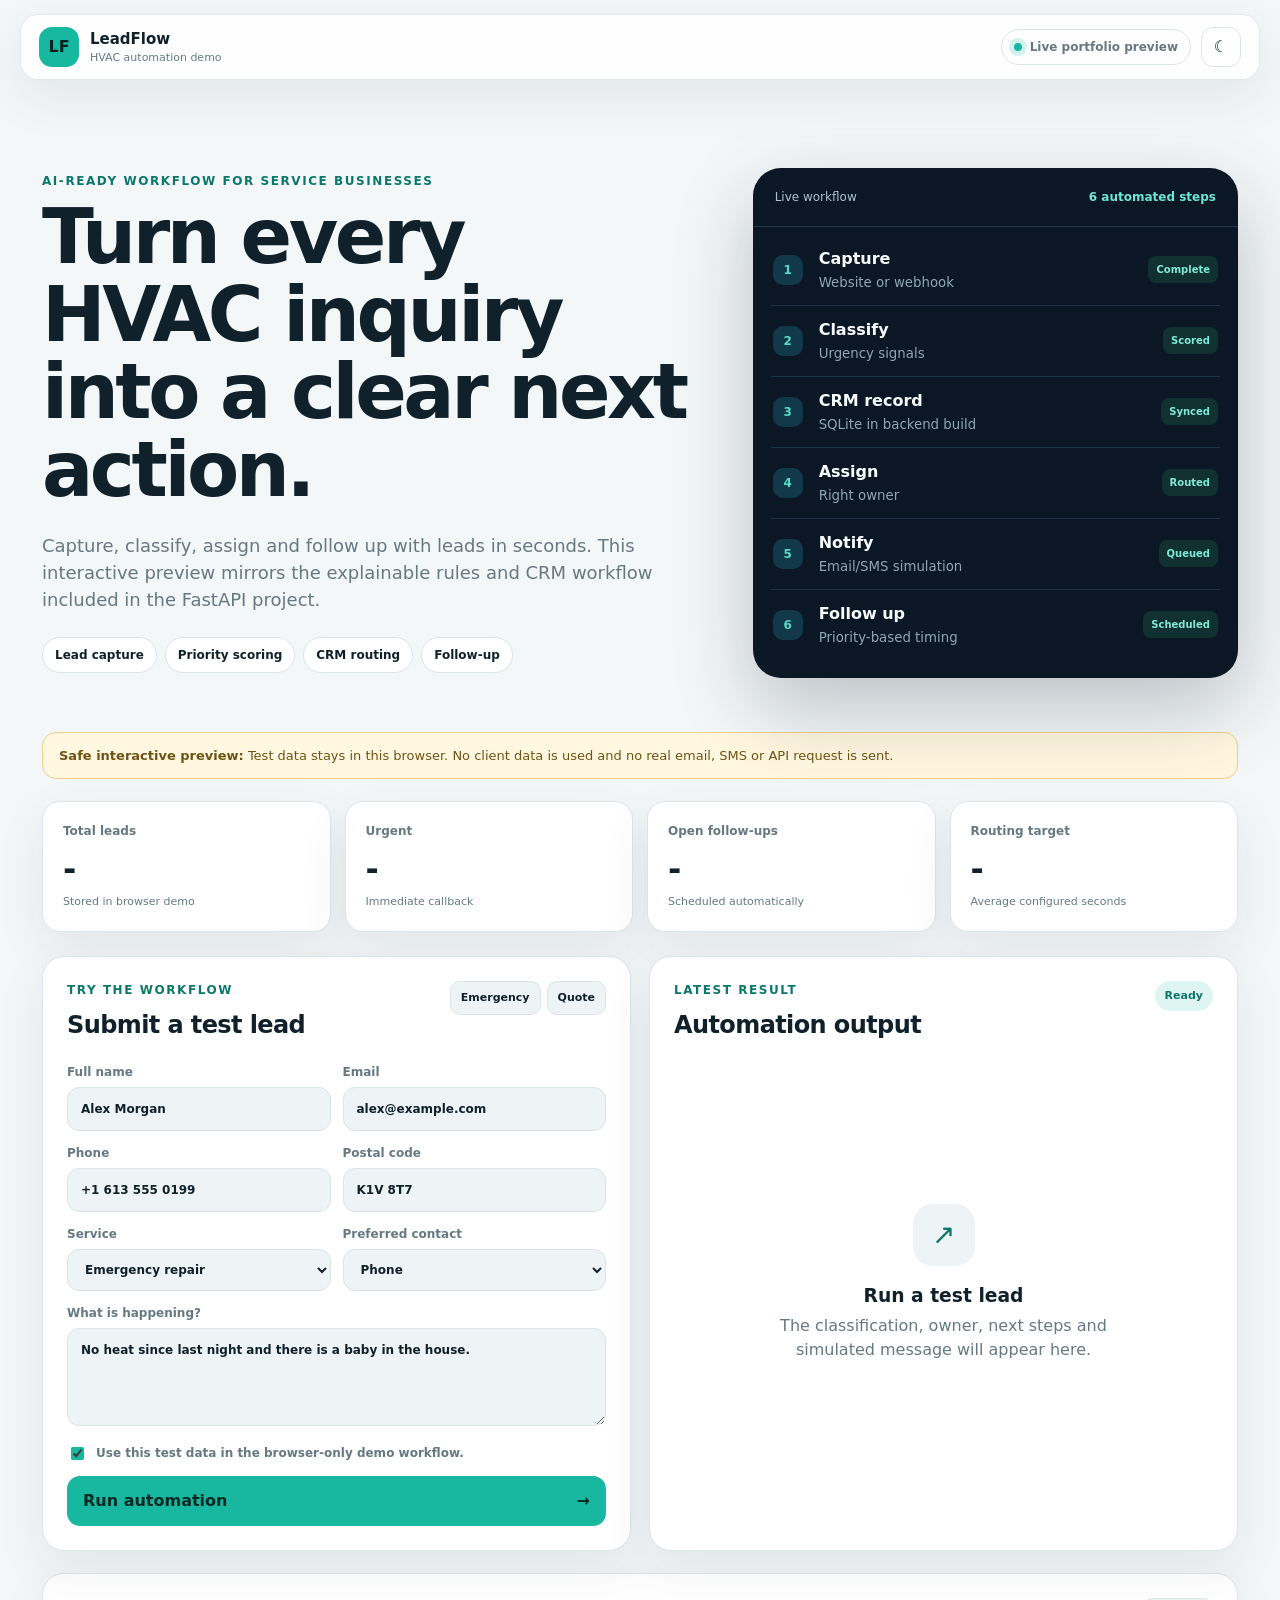
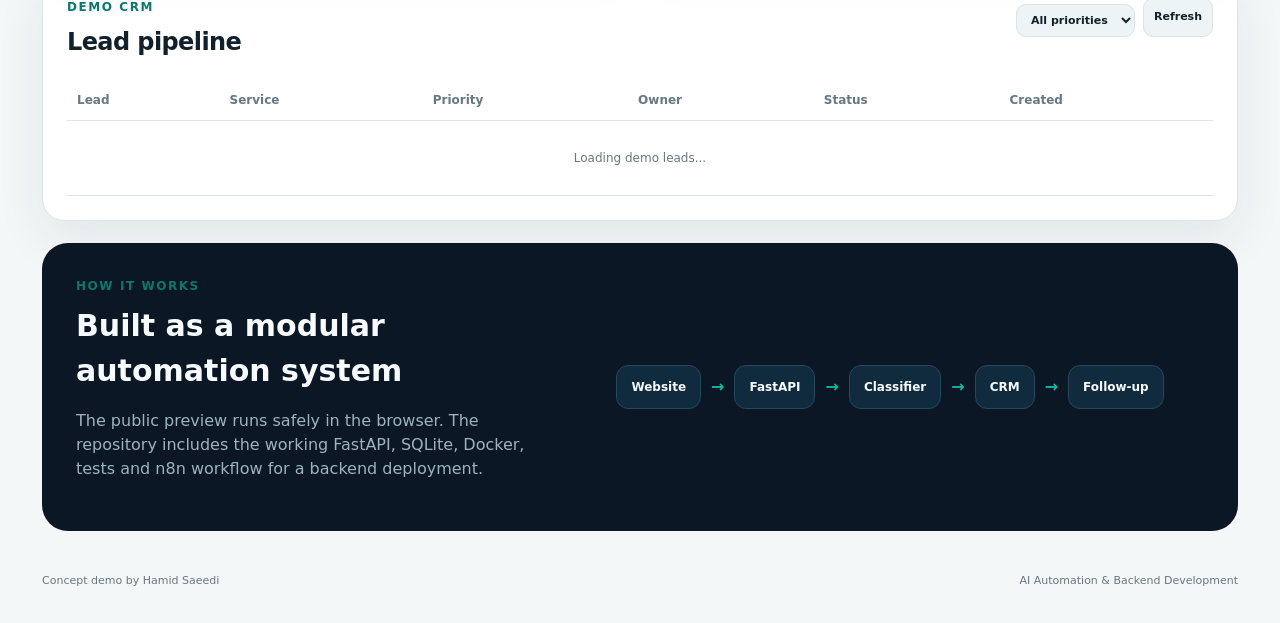
==== index.html @ cdd4cb76 "Add interactive GitHub Pages demo" ====
<!doctype html>
<html lang="en">
<head>
  <meta charset="utf-8">
  <meta name="viewport" content="width=device-width, initial-scale=1">
  <meta name="description" content="Interactive HVAC lead-response automation portfolio demo by Hamid Saeedi.">
  <title>HVAC LeadFlow - Automation Demo</title>
  <link rel="stylesheet" href="./app/static/styles.css">
</head>
<body>
  <div class="app-shell">
    <header class="topbar">
      <a class="brand" href="#top" aria-label="HVAC LeadFlow home">
        <span class="brand-mark" aria-hidden="true">LF</span>
        <span><strong>LeadFlow</strong><small>HVAC automation demo</small></span>
      </a>
      <div class="header-actions">
        <span class="demo-pill"><span></span> Live portfolio preview</span>
        <button class="icon-button" id="themeToggle" type="button" aria-label="Toggle color theme">☾</button>
      </div>
    </header>

    <main id="top">
      <section class="hero">
        <div class="hero-copy">
          <p class="eyebrow">AI-ready workflow for service businesses</p>
          <h1>Turn every HVAC inquiry into a clear next action.</h1>
          <p class="hero-text">Capture, classify, assign and follow up with leads in seconds. This interactive preview mirrors the explainable rules and CRM workflow included in the FastAPI project.</p>
          <div class="hero-chips" aria-label="Demo capabilities">
            <span>Lead capture</span><span>Priority scoring</span><span>CRM routing</span><span>Follow-up</span>
          </div>
        </div>
        <div class="workflow-card" aria-label="Workflow overview">
          <div class="workflow-header"><span>Live workflow</span><b>6 automated steps</b></div>
          <ol class="workflow-list">
            <li><i>1</i><span><b>Capture</b><small>Website or webhook</small></span><em>Complete</em></li>
            <li><i>2</i><span><b>Classify</b><small>Urgency signals</small></span><em>Scored</em></li>
            <li><i>3</i><span><b>CRM record</b><small>SQLite in backend build</small></span><em>Synced</em></li>
            <li><i>4</i><span><b>Assign</b><small>Right owner</small></span><em>Routed</em></li>
            <li><i>5</i><span><b>Notify</b><small>Email/SMS simulation</small></span><em>Queued</em></li>
            <li><i>6</i><span><b>Follow up</b><small>Priority-based timing</small></span><em>Scheduled</em></li>
          </ol>
        </div>
      </section>

      <section class="disclaimer" role="note">
        <strong>Safe interactive preview:</strong> Test data stays in this browser. No client data is used and no real email, SMS or API request is sent.
      </section>

      <section class="metrics" aria-label="Automation metrics">
        <article><span>Total leads</span><strong id="metricTotal">-</strong><small>Stored in browser demo</small></article>
        <article><span>Urgent</span><strong id="metricUrgent">-</strong><small>Immediate callback</small></article>
        <article><span>Open follow-ups</span><strong id="metricFollowUps">-</strong><small>Scheduled automatically</small></article>
        <article><span>Routing target</span><strong id="metricResponse">-</strong><small>Average configured seconds</small></article>
      </section>

      <section class="workspace-grid">
        <article class="panel form-panel">
          <div class="panel-heading">
            <div><p class="eyebrow">Try the workflow</p><h2>Submit a test lead</h2></div>
            <div class="scenario-menu">
              <button type="button" data-scenario="emergency">Emergency</button>
              <button type="button" data-scenario="quote">Quote</button>
            </div>
          </div>
          <form id="leadForm">
            <div class="form-grid two">
              <label>Full name<input name="full_name" autocomplete="name" required value="Alex Morgan"></label>
              <label>Email<input name="email" type="email" autocomplete="email" required value="alex@example.com"></label>
            </div>
            <div class="form-grid two">
              <label>Phone<input name="phone" autocomplete="tel" required value="+1 613 555 0199"></label>
              <label>Postal code<input name="postal_code" autocomplete="postal-code" required value="K1V 8T7"></label>
            </div>
            <div class="form-grid two">
              <label>Service
                <select name="service_type" required>
                  <option value="emergency_repair">Emergency repair</option>
                  <option value="furnace_repair">Furnace repair</option>
                  <option value="air_conditioning">Air conditioning</option>
                  <option value="heat_pump">Heat pump</option>
                  <option value="water_heater">Water heater</option>
                  <option value="maintenance">Maintenance</option>
                  <option value="installation_quote">Installation quote</option>
                  <option value="indoor_air_quality">Indoor air quality</option>
                </select>
              </label>
              <label>Preferred contact
                <select name="preferred_contact">
                  <option value="phone">Phone</option>
                  <option value="sms">SMS</option>
                  <option value="email">Email</option>
                </select>
              </label>
            </div>
            <label>What is happening?
              <textarea name="message" rows="4" required>No heat since last night and there is a baby in the house.</textarea>
            </label>
            <label class="consent"><input name="consent" type="checkbox" checked required> Use this test data in the browser-only demo workflow.</label>
            <button class="primary-button" id="submitButton" type="submit"><span>Run automation</span><b>→</b></button>
          </form>
        </article>

        <article class="panel result-panel" aria-live="polite">
          <div class="panel-heading"><div><p class="eyebrow">Latest result</p><h2>Automation output</h2></div><span class="status-dot" id="resultState">Ready</span></div>
          <div id="emptyResult" class="empty-state">
            <div class="empty-icon">↗</div>
            <h3>Run a test lead</h3>
            <p>The classification, owner, next steps and simulated message will appear here.</p>
          </div>
          <div id="automationResult" class="automation-result" hidden>
            <div class="result-summary">
              <span id="resultBadge" class="priority-badge">Urgent</span>
              <strong id="resultOwner">Emergency Dispatch</strong>
              <small id="resultStatus">urgent_dispatch</small>
            </div>
            <div class="reason-box"><span>Why this priority?</span><p id="resultReason"></p></div>
            <div class="result-block"><h3>Recommended actions</h3><ol id="resultActions"></ol></div>
            <div class="result-block"><h3>Simulated notification</h3><p id="resultNotification" class="message-preview"></p></div>
            <div class="follow-up-row"><span>Follow-up scheduled</span><strong id="resultFollowUp"></strong></div>
          </div>
        </article>
      </section>

      <section class="panel leads-panel">
        <div class="panel-heading">
          <div><p class="eyebrow">Demo CRM</p><h2>Lead pipeline</h2></div>
          <div class="table-actions">
            <select id="priorityFilter" aria-label="Filter by priority"><option value="all">All priorities</option><option value="urgent">Urgent</option><option value="high">High</option><option value="normal">Normal</option></select>
            <button id="refreshButton" type="button">Refresh</button>
          </div>
        </div>
        <div class="table-wrap">
          <table>
            <thead><tr><th>Lead</th><th>Service</th><th>Priority</th><th>Owner</th><th>Status</th><th>Created</th></tr></thead>
            <tbody id="leadRows"><tr><td colspan="6" class="loading-row">Loading demo leads...</td></tr></tbody>
          </table>
        </div>
      </section>

      <section class="architecture">
        <div><p class="eyebrow">How it works</p><h2>Built as a modular automation system</h2><p>The public preview runs safely in the browser. The repository includes the working FastAPI, SQLite, Docker, tests and n8n workflow for a backend deployment.</p></div>
        <div class="architecture-flow" aria-label="Architecture flow">
          <span>Website</span><b>→</b><span>FastAPI</span><b>→</b><span>Classifier</span><b>→</b><span>CRM</span><b>→</b><span>Follow-up</span>
        </div>
      </section>
    </main>

    <footer><span>Concept demo by Hamid Saeedi</span><span>AI Automation &amp; Backend Development</span></footer>
  </div>
  <div id="toast" class="toast" role="status"></div>
  <script src="./app/static/demo.js" defer></script>
</body>
</html>
---- app/static/styles.css ----
:root {
  color-scheme: light;
  --bg: #f4f7f8;
  --surface: #ffffff;
  --surface-soft: #eef4f5;
  --text: #10212b;
  --muted: #667882;
  --line: #dbe4e8;
  --brand: #18b7a0;
  --brand-dark: #0b786b;
  --navy: #0b1725;
  --blue: #4d8cf5;
  --amber: #f1b443;
  --red: #e35a63;
  --shadow: 0 18px 50px rgba(17, 38, 50, .08);
  --radius: 22px;
}

[data-theme="dark"] {
  color-scheme: dark;
  --bg: #07131e;
  --surface: #0d1f2d;
  --surface-soft: #122b3b;
  --text: #f6fafb;
  --muted: #a7bac6;
  --line: #244050;
  --brand-dark: #6ee7d3;
  --navy: #06111b;
  --shadow: 0 20px 60px rgba(0, 0, 0, .3);
}

* { box-sizing: border-box; }
html { scroll-behavior: smooth; }
body {
  margin: 0;
  background: var(--bg);
  color: var(--text);
  font-family: Inter, ui-sans-serif, system-ui, -apple-system, BlinkMacSystemFont, "Segoe UI", sans-serif;
  line-height: 1.5;
}
button, input, select, textarea { font: inherit; }
button { cursor: pointer; }
.app-shell { min-height: 100vh; }
.topbar {
  position: sticky;
  top: 0;
  z-index: 20;
  display: flex;
  justify-content: space-between;
  align-items: center;
  max-width: 1240px;
  margin: 14px auto 0;
  padding: 12px 18px;
  background: color-mix(in srgb, var(--surface) 86%, transparent);
  backdrop-filter: blur(18px);
  border: 1px solid color-mix(in srgb, var(--line) 78%, transparent);
  border-radius: 18px;
  box-shadow: var(--shadow);
}
.brand { display: flex; gap: 11px; align-items: center; color: var(--text); text-decoration: none; }
.brand-mark { display: grid; place-items: center; width: 40px; height: 40px; border-radius: 13px; background: var(--brand); color: #06241f; font-weight: 900; }
.brand strong, .brand small { display: block; }
.brand strong { font-size: 15px; }
.brand small { color: var(--muted); font-size: 11px; }
.header-actions { display: flex; align-items: center; gap: 10px; }
.demo-pill { display: flex; align-items: center; gap: 8px; padding: 8px 12px; border: 1px solid var(--line); border-radius: 999px; color: var(--muted); font-size: 12px; font-weight: 700; }
.demo-pill span { width: 8px; height: 8px; border-radius: 50%; background: var(--brand); box-shadow: 0 0 0 5px color-mix(in srgb, var(--brand) 18%, transparent); }
.icon-button { width: 40px; height: 40px; border: 1px solid var(--line); border-radius: 12px; background: var(--surface); color: var(--text); }
main, footer { max-width: 1240px; margin-inline: auto; }
.hero { display: grid; grid-template-columns: 1.15fr .85fr; gap: 54px; align-items: center; padding: 88px 22px 54px; }
.eyebrow { margin: 0 0 8px; color: var(--brand-dark); font-size: 12px; font-weight: 900; letter-spacing: .13em; text-transform: uppercase; }
.hero h1 { max-width: 760px; margin: 0; font-size: clamp(42px, 6vw, 76px); line-height: 1.02; letter-spacing: -.045em; }
.hero-text { max-width: 720px; margin: 24px 0; color: var(--muted); font-size: 18px; }
.hero-chips { display: flex; flex-wrap: wrap; gap: 8px; }
.hero-chips span { padding: 8px 12px; background: var(--surface); border: 1px solid var(--line); border-radius: 999px; font-size: 12px; font-weight: 750; }
.workflow-card { overflow: hidden; background: var(--navy); color: #f8fcff; border-radius: 28px; box-shadow: 0 30px 80px rgba(7, 24, 36, .24); }
.workflow-header { display: flex; justify-content: space-between; padding: 20px 22px; border-bottom: 1px solid #20394b; color: #aec0cc; font-size: 12px; }
.workflow-header b { color: #6ee7d3; }
.workflow-list { margin: 0; padding: 8px 18px 18px; list-style: none; }
.workflow-list li { display: grid; grid-template-columns: 34px 1fr auto; gap: 12px; align-items: center; padding: 12px 2px; border-bottom: 1px solid #1b3344; }
.workflow-list li:last-child { border-bottom: 0; }
.workflow-list i { display: grid; place-items: center; width: 30px; height: 30px; background: #12394a; color: #57dbc5; border-radius: 10px; font-style: normal; font-weight: 900; font-size: 12px; }
.workflow-list b, .workflow-list small { display: block; }
.workflow-list small { margin-top: 2px; color: #90a6b4; }
.workflow-list em { padding: 6px 8px; background: #10312f; color: #80ead8; border-radius: 8px; font-style: normal; font-size: 10px; font-weight: 800; }
.disclaimer { margin: 0 22px 22px; padding: 13px 16px; border: 1px solid #edd089; background: #fff7df; color: #6e5315; border-radius: 14px; font-size: 13px; }
[data-theme="dark"] .disclaimer { background: #2c2618; border-color: #5a4920; color: #f1d487; }
.metrics { display: grid; grid-template-columns: repeat(4, 1fr); gap: 14px; padding: 0 22px 24px; }
.metrics article { padding: 20px; background: var(--surface); border: 1px solid var(--line); border-radius: 18px; box-shadow: var(--shadow); }
.metrics span, .metrics small { display: block; color: var(--muted); }
.metrics span { font-size: 12px; font-weight: 750; }
.metrics strong { display: block; margin: 5px 0 1px; font-size: 32px; letter-spacing: -.04em; }
.metrics small { font-size: 11px; }
.workspace-grid { display: grid; grid-template-columns: 1fr 1fr; gap: 18px; padding: 0 22px 22px; }
.panel { background: var(--surface); border: 1px solid var(--line); border-radius: var(--radius); box-shadow: var(--shadow); }
.form-panel, .result-panel, .leads-panel { padding: 24px; }
.panel-heading { display: flex; justify-content: space-between; gap: 16px; align-items: flex-start; margin-bottom: 20px; }
.panel-heading h2 { margin: 0; font-size: 24px; letter-spacing: -.025em; }
.scenario-menu { display: flex; gap: 6px; }
.scenario-menu button, .table-actions button, .table-actions select { padding: 8px 10px; background: var(--surface-soft); color: var(--text); border: 1px solid var(--line); border-radius: 10px; font-size: 11px; font-weight: 750; }
.form-grid { display: grid; gap: 12px; }
.form-grid.two { grid-template-columns: repeat(2, 1fr); }
label { display: block; margin-bottom: 13px; color: var(--muted); font-size: 12px; font-weight: 750; }
input, select, textarea { width: 100%; margin-top: 6px; padding: 12px 13px; border: 1px solid var(--line); border-radius: 12px; background: var(--surface-soft); color: var(--text); outline: none; transition: border .2s, box-shadow .2s; }
input:focus, select:focus, textarea:focus { border-color: var(--brand); box-shadow: 0 0 0 4px color-mix(in srgb, var(--brand) 14%, transparent); }
textarea { resize: vertical; min-height: 98px; }
.consent { display: flex; gap: 9px; align-items: flex-start; font-weight: 600; }
.consent input { width: auto; margin-top: 3px; accent-color: var(--brand); }
.primary-button { display: flex; justify-content: space-between; align-items: center; width: 100%; padding: 13px 16px; border: 0; border-radius: 13px; background: var(--brand); color: #052a24; font-weight: 900; }
.primary-button:disabled { cursor: wait; opacity: .65; }
.status-dot { padding: 7px 10px; border-radius: 999px; background: color-mix(in srgb, var(--brand) 14%, transparent); color: var(--brand-dark); font-size: 11px; font-weight: 850; }
.empty-state { min-height: 440px; display: grid; place-content: center; justify-items: center; text-align: center; color: var(--muted); }
.empty-icon { display: grid; place-items: center; width: 62px; height: 62px; border-radius: 20px; background: var(--surface-soft); color: var(--brand-dark); font-size: 28px; }
.empty-state h3 { margin: 16px 0 4px; color: var(--text); }
.empty-state p { max-width: 340px; margin: 0; }
.result-summary { display: grid; grid-template-columns: auto 1fr; gap: 8px 12px; align-items: center; padding-bottom: 16px; border-bottom: 1px solid var(--line); }
.result-summary strong { font-size: 20px; }
.result-summary small { grid-column: 2; color: var(--muted); }
.priority-badge { grid-row: 1 / span 2; padding: 10px 13px; border-radius: 12px; background: #fee9eb; color: #b72d39; font-size: 12px; font-weight: 900; text-transform: uppercase; }
.priority-badge.high { background: #fff0d4; color: #8b5b05; }
.priority-badge.normal { background: #e2f6f1; color: #087467; }
.reason-box { margin: 17px 0; padding: 13px; border-radius: 13px; background: var(--surface-soft); }
.reason-box span { color: var(--muted); font-size: 11px; font-weight: 800; text-transform: uppercase; letter-spacing: .08em; }
.reason-box p { margin: 5px 0 0; }
.result-block { margin-top: 17px; }
.result-block h3 { margin: 0 0 8px; font-size: 13px; }
.result-block ol { margin: 0; padding-left: 20px; color: var(--muted); font-size: 13px; }
.message-preview { padding: 12px; background: var(--navy); color: #c9d7e0; border-radius: 13px; font-family: ui-monospace, SFMono-Regular, Menlo, monospace; font-size: 12px; }
.follow-up-row { display: flex; justify-content: space-between; gap: 12px; margin-top: 16px; padding-top: 14px; border-top: 1px solid var(--line); font-size: 12px; }
.follow-up-row span { color: var(--muted); }
.leads-panel { margin: 0 22px 22px; }
.table-actions { display: flex; gap: 8px; }
.table-wrap { overflow-x: auto; }
table { width: 100%; border-collapse: collapse; font-size: 12px; }
th { padding: 11px 10px; color: var(--muted); text-align: left; border-bottom: 1px solid var(--line); }
td { padding: 13px 10px; border-bottom: 1px solid var(--line); white-space: nowrap; }
td strong, td small { display: block; }
td small { color: var(--muted); }
.table-priority { display: inline-block; padding: 5px 8px; border-radius: 8px; background: var(--surface-soft); font-weight: 850; text-transform: capitalize; }
.table-priority.urgent { background: #fee9eb; color: #b72d39; }
.table-priority.high { background: #fff0d4; color: #8b5b05; }
.table-priority.normal { background: #e2f6f1; color: #087467; }
.loading-row { padding: 28px; color: var(--muted); text-align: center; }
.architecture { display: grid; grid-template-columns: .85fr 1.15fr; gap: 36px; align-items: center; margin: 0 22px 22px; padding: 34px; background: var(--navy); color: #f7fbfd; border-radius: 26px; }
.architecture h2 { margin: 0; font-size: 30px; }
.architecture p:not(.eyebrow) { color: #9eb2c0; }
.architecture-flow { display: flex; flex-wrap: wrap; align-items: center; justify-content: center; gap: 10px; }
.architecture-flow span { padding: 12px 14px; border: 1px solid #27485b; background: #102b3d; border-radius: 12px; font-size: 12px; font-weight: 850; }
.architecture-flow b { color: var(--brand); }
footer { display: flex; justify-content: space-between; padding: 20px 22px 34px; color: var(--muted); font-size: 11px; }
.toast { position: fixed; right: 22px; bottom: 22px; z-index: 30; transform: translateY(120px); opacity: 0; padding: 13px 16px; background: var(--navy); color: white; border-radius: 12px; box-shadow: var(--shadow); transition: .25s ease; }
.toast.show { transform: translateY(0); opacity: 1; }

@media (max-width: 900px) {
  .topbar { margin: 8px 10px 0; }
  .hero, .workspace-grid, .architecture { grid-template-columns: 1fr; }
  .hero { padding-top: 54px; }
  .metrics { grid-template-columns: repeat(2, 1fr); }
  .architecture { gap: 20px; }
}

@media (max-width: 620px) {
  .demo-pill { display: none; }
  .hero { padding-inline: 16px; }
  .hero h1 { font-size: 42px; }
  .metrics, .workspace-grid { padding-inline: 12px; }
  .metrics { gap: 9px; }
  .metrics article { padding: 15px; }
  .form-grid.two { grid-template-columns: 1fr; }
  .panel-heading { flex-direction: column; }
  .leads-panel, .architecture { margin-inline: 12px; }
  .table-actions { width: 100%; }
  .table-actions select { flex: 1; }
  footer { flex-direction: column; gap: 4px; }
}
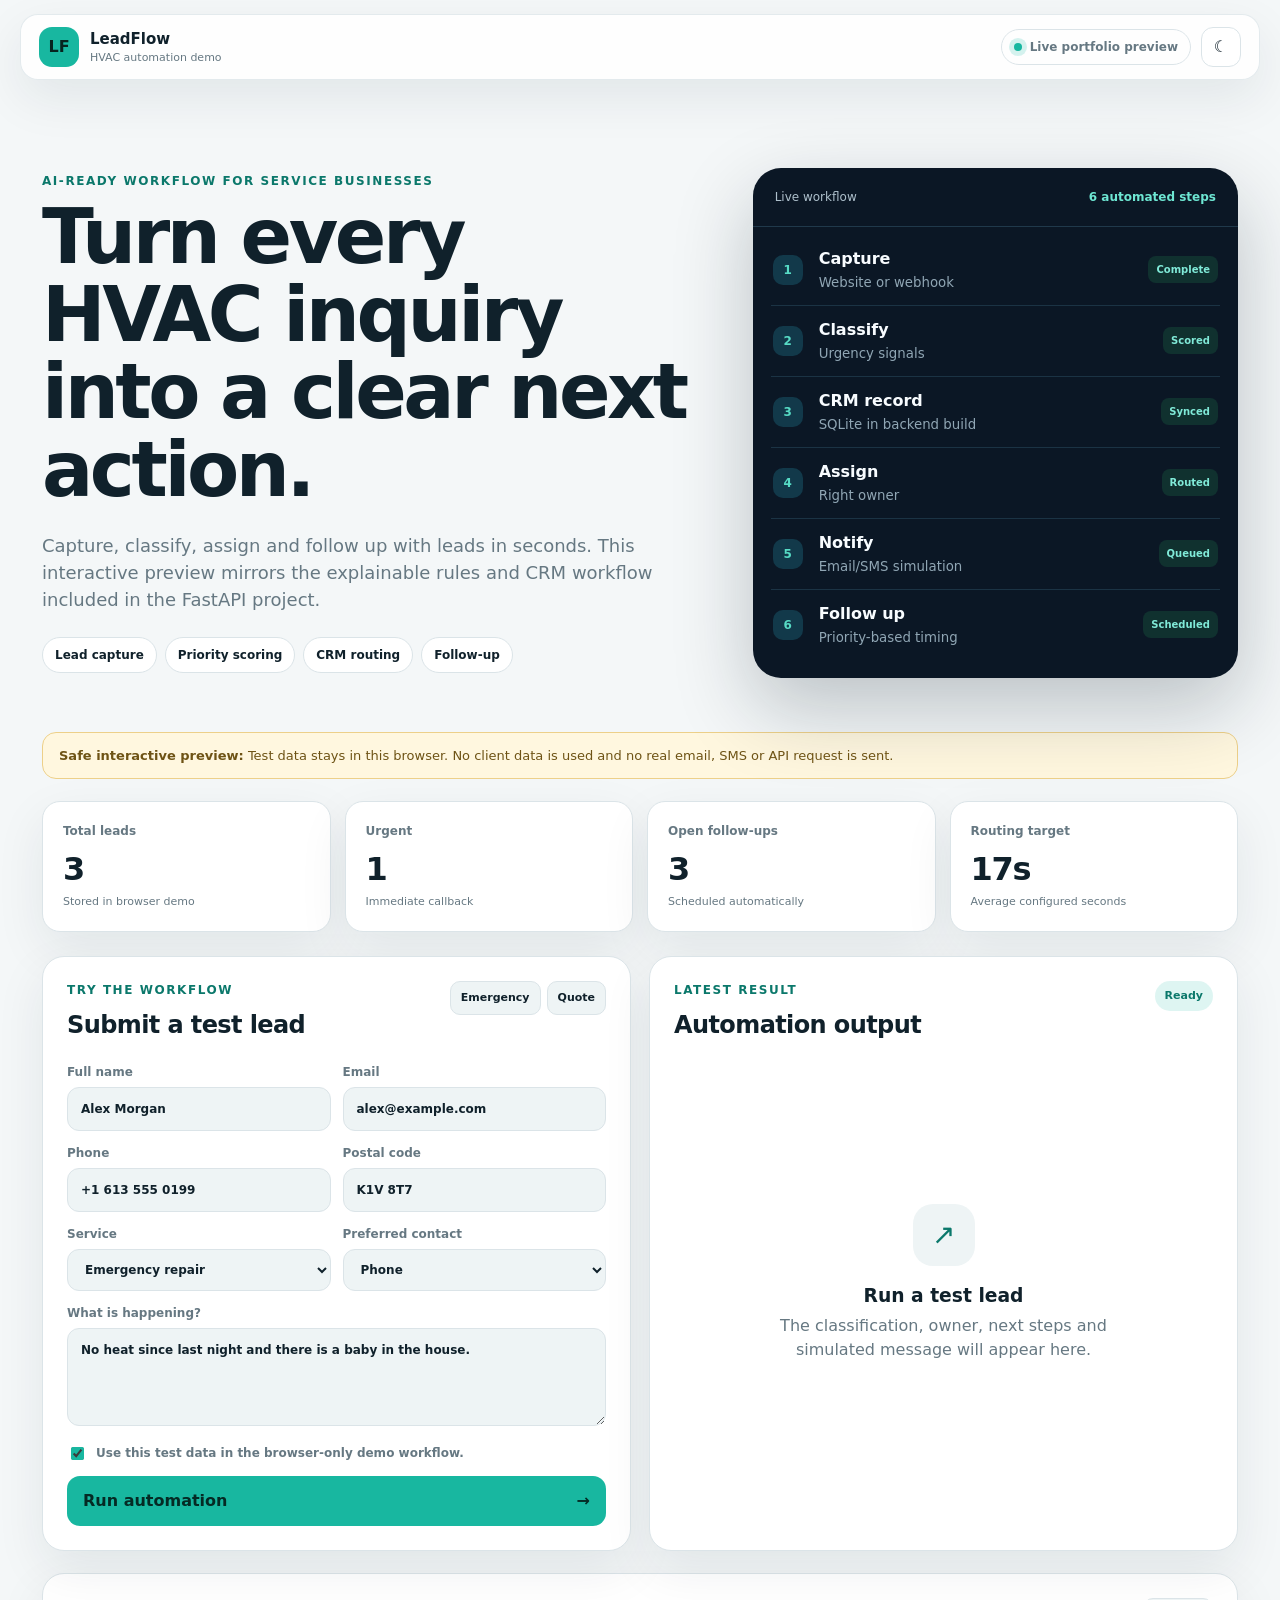
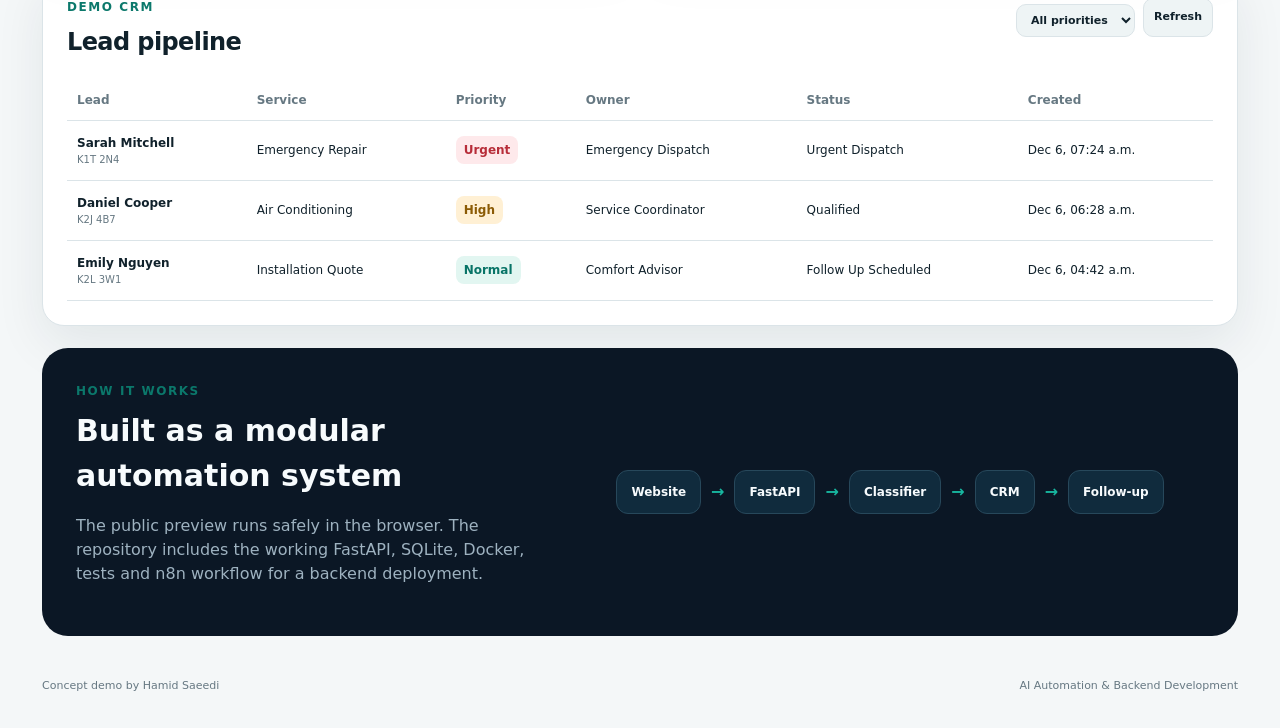
==== commit 71c4cb36: "Add social preview metadata" ====
--- a/index.html
+++ b/index.html
@@ -4,6 +4,11 @@
   <meta charset="utf-8">
   <meta name="viewport" content="width=device-width, initial-scale=1">
   <meta name="description" content="Interactive HVAC lead-response automation portfolio demo by Hamid Saeedi.">
+  <meta property="og:type" content="website">
+  <meta property="og:title" content="HVAC LeadFlow – Interactive Automation Demo">
+  <meta property="og:description" content="Working portfolio demo for HVAC lead capture, urgency scoring, routing and automated follow-up. Built with FastAPI, SQLite, Docker and n8n.">
+  <meta property="og:url" content="https://hamidsaeedi7.github.io/hvac-lead-automation/">
+  <meta name="twitter:card" content="summary">
   <title>HVAC LeadFlow - Automation Demo</title>
   <link rel="stylesheet" href="./app/static/styles.css">
 </head>
